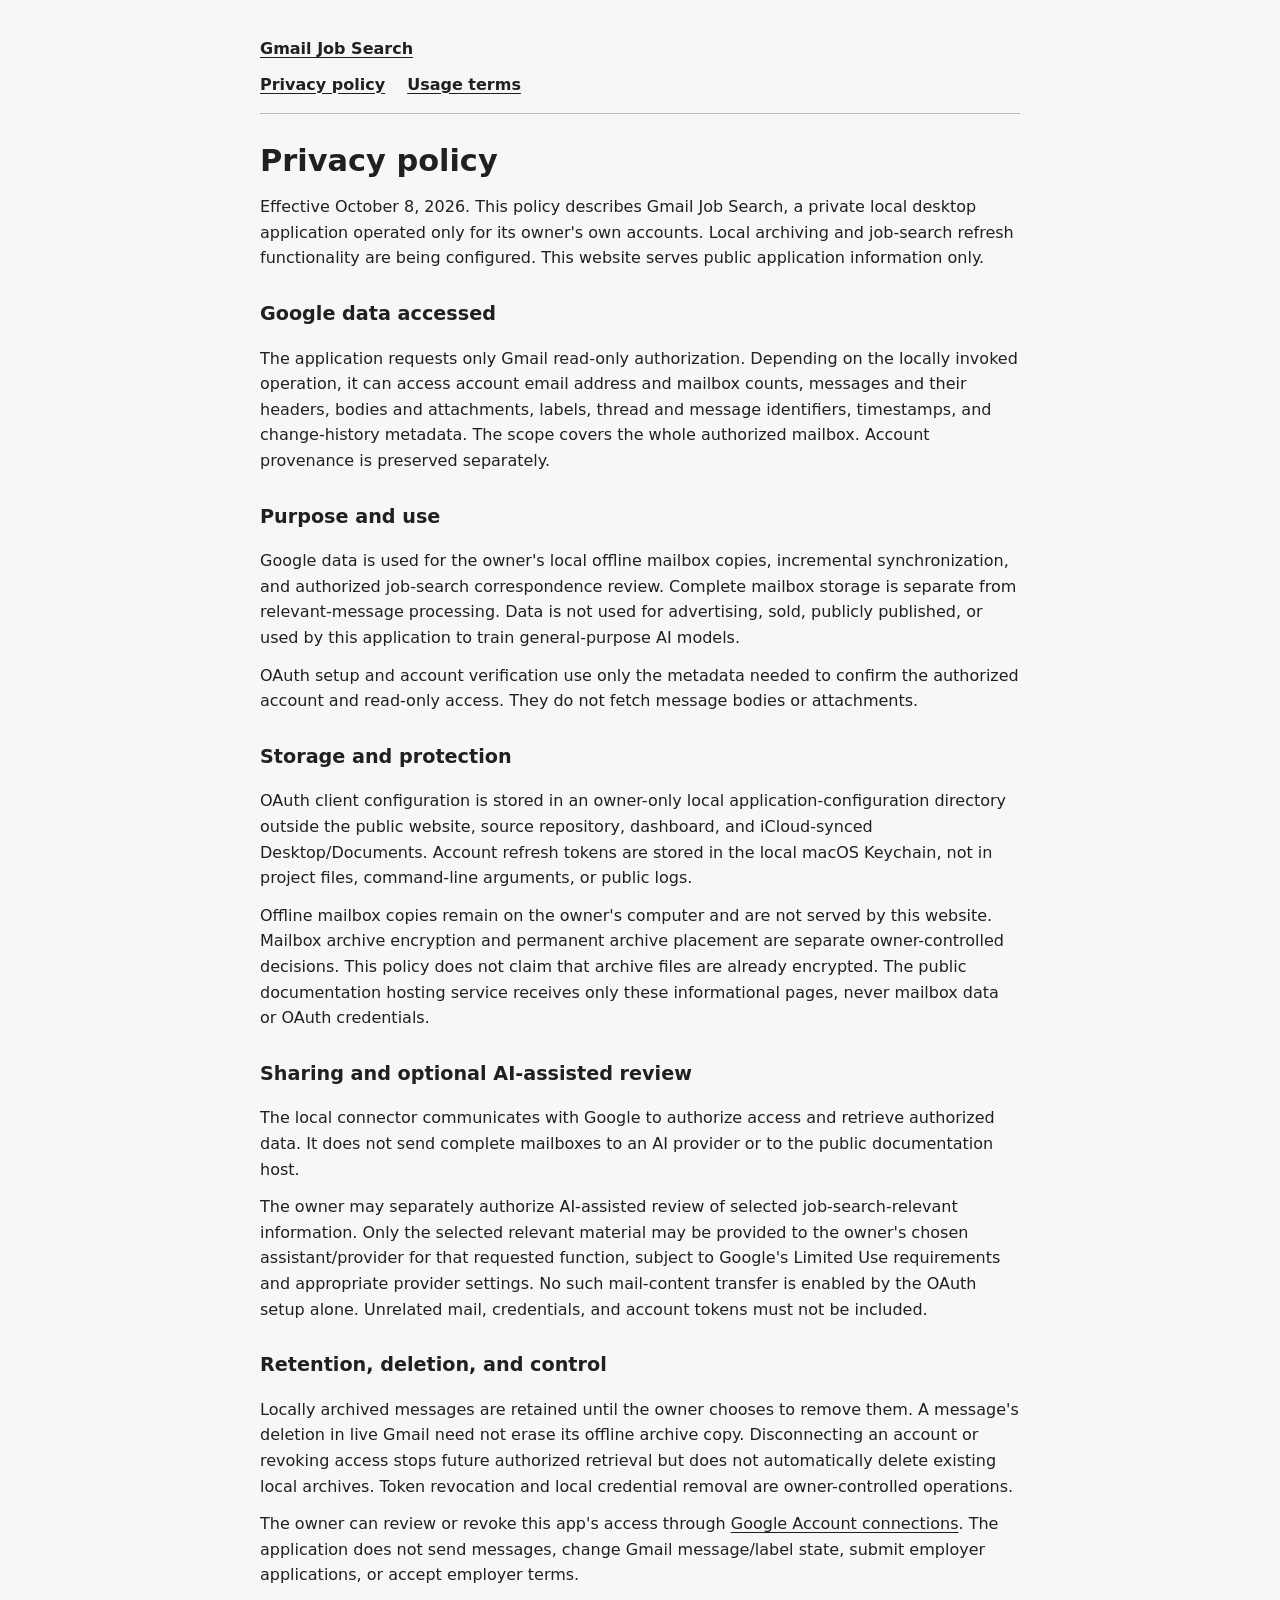
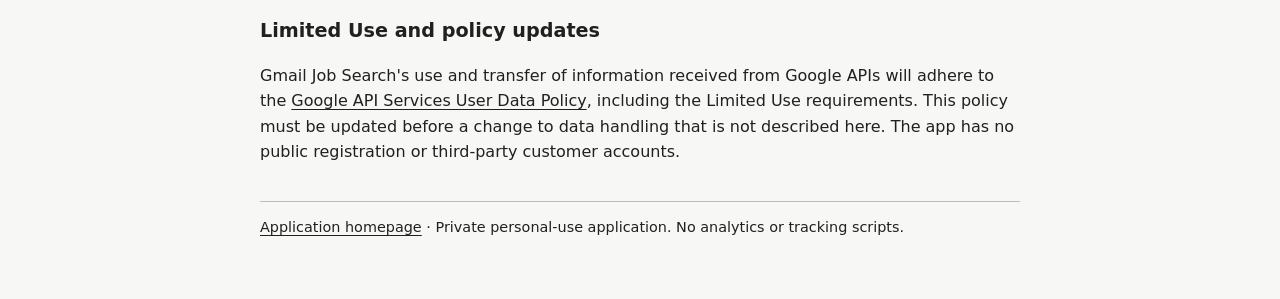
==== privacy.html @ dea4a656 "Add minimal OAuth application and privacy documentation" ====
<!doctype html>
<html lang="en">
<head><meta charset="utf-8"><meta name="viewport" content="width=device-width, initial-scale=1"><meta name="robots" content="noindex, nofollow"><title>Privacy policy — Gmail Job Search</title><link rel="stylesheet" href="styles.css"></head>
<body>
<header><a href="index.html">Gmail Job Search</a><nav aria-label="Site"><a href="privacy.html" aria-current="page">Privacy policy</a><a href="terms.html">Usage terms</a></nav></header>
<main>
<h1>Privacy policy</h1>
<p>Effective October 8, 2026. This policy describes Gmail Job Search, a private local desktop application operated only for its owner's own accounts. Local archiving and job-search refresh functionality are being configured. This website serves public application information only.</p>
<h2>Google data accessed</h2>
<p>The application requests only Gmail read-only authorization. Depending on the locally invoked operation, it can access account email address and mailbox counts, messages and their headers, bodies and attachments, labels, thread and message identifiers, timestamps, and change-history metadata. The scope covers the whole authorized mailbox. Account provenance is preserved separately.</p>
<h2>Purpose and use</h2>
<p>Google data is used for the owner's local offline mailbox copies, incremental synchronization, and authorized job-search correspondence review. Complete mailbox storage is separate from relevant-message processing. Data is not used for advertising, sold, publicly published, or used by this application to train general-purpose AI models.</p>
<p>OAuth setup and account verification use only the metadata needed to confirm the authorized account and read-only access. They do not fetch message bodies or attachments.</p>
<h2>Storage and protection</h2>
<p>OAuth client configuration is stored in an owner-only local application-configuration directory outside the public website, source repository, dashboard, and iCloud-synced Desktop/Documents. Account refresh tokens are stored in the local macOS Keychain, not in project files, command-line arguments, or public logs.</p>
<p>Offline mailbox copies remain on the owner's computer and are not served by this website. Mailbox archive encryption and permanent archive placement are separate owner-controlled decisions. This policy does not claim that archive files are already encrypted. The public documentation hosting service receives only these informational pages, never mailbox data or OAuth credentials.</p>
<h2>Sharing and optional AI-assisted review</h2>
<p>The local connector communicates with Google to authorize access and retrieve authorized data. It does not send complete mailboxes to an AI provider or to the public documentation host.</p>
<p>The owner may separately authorize AI-assisted review of selected job-search-relevant information. Only the selected relevant material may be provided to the owner's chosen assistant/provider for that requested function, subject to Google's Limited Use requirements and appropriate provider settings. No such mail-content transfer is enabled by the OAuth setup alone. Unrelated mail, credentials, and account tokens must not be included.</p>
<h2>Retention, deletion, and control</h2>
<p>Locally archived messages are retained until the owner chooses to remove them. A message's deletion in live Gmail need not erase its offline archive copy. Disconnecting an account or revoking access stops future authorized retrieval but does not automatically delete existing local archives. Token revocation and local credential removal are owner-controlled operations.</p>
<p>The owner can review or revoke this app's access through <a href="https://myaccount.google.com/connections">Google Account connections</a>. The application does not send messages, change Gmail message/label state, submit employer applications, or accept employer terms.</p>
<h2>Limited Use and policy updates</h2>
<p>Gmail Job Search's use and transfer of information received from Google APIs will adhere to the <a href="https://developers.google.com/terms/api-services-user-data-policy">Google API Services User Data Policy</a>, including the Limited Use requirements. This policy must be updated before a change to data handling that is not described here. The app has no public registration or third-party customer accounts.</p>
</main>
<footer><a href="index.html">Application homepage</a> · Private personal-use application. No analytics or tracking scripts.</footer>
</body></html>
---- styles.css ----
:root { color-scheme: light dark; font: 16px/1.6 system-ui, sans-serif; background: #f7f7f5; color: #202020; }
body { max-width: 760px; margin: 0 auto; padding: 36px 22px 60px; }
header { border-bottom: 1px solid #bbb; padding-bottom: 16px; margin-bottom: 28px; }
header a { font-weight: 650; }
nav { display: flex; gap: 22px; flex-wrap: wrap; margin-top: 10px; }
a { color: inherit; text-underline-offset: 3px; }
h1 { font-size: 1.9rem; line-height: 1.25; margin: 0 0 14px; }
h2 { font-size: 1.2rem; margin-top: 28px; }
p, ul { margin: 12px 0; }
.notice { padding: 14px 18px; border: 1px solid #aaa; border-radius: 6px; }
footer { border-top: 1px solid #bbb; margin-top: 36px; padding-top: 14px; font-size: .9rem; }
code { overflow-wrap: anywhere; }
@media (prefers-color-scheme: dark) { :root { background: #181818; color: #eee; } header, footer { border-color: #555; } .notice { border-color: #666; } }
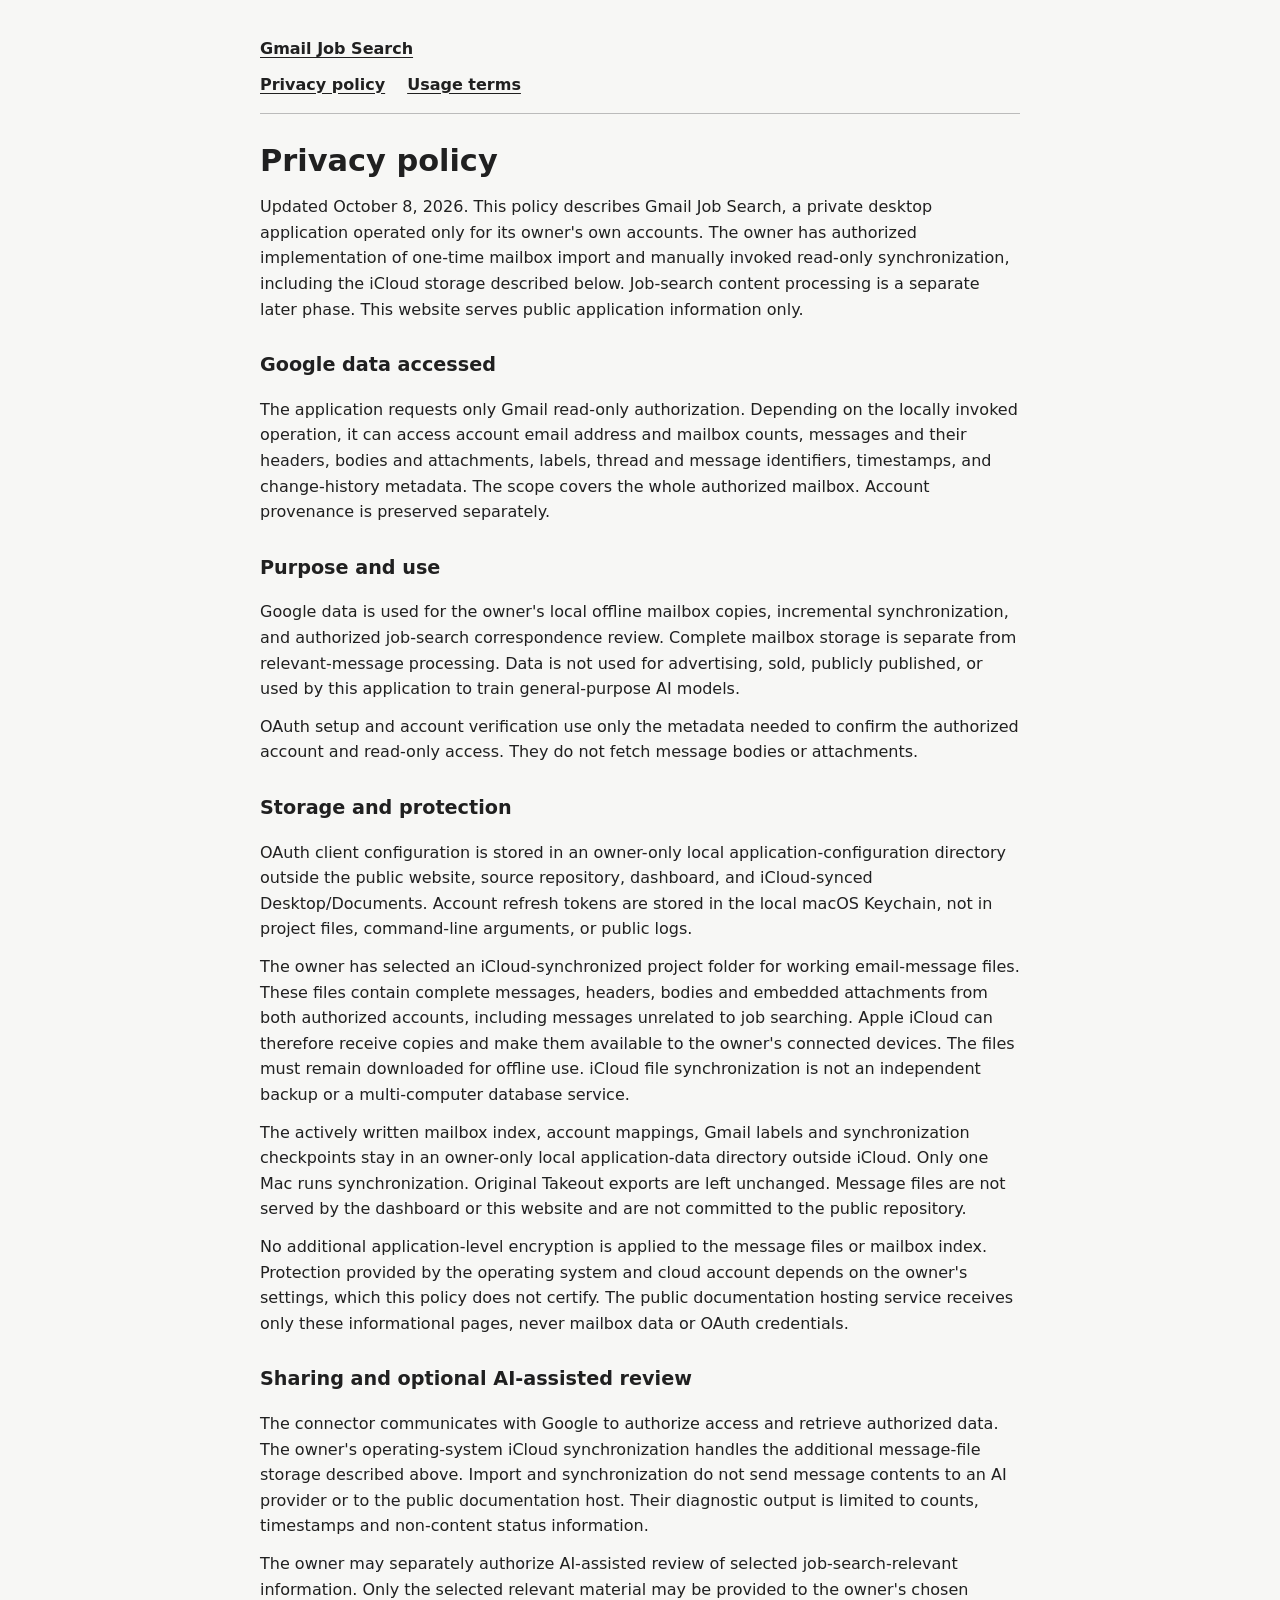
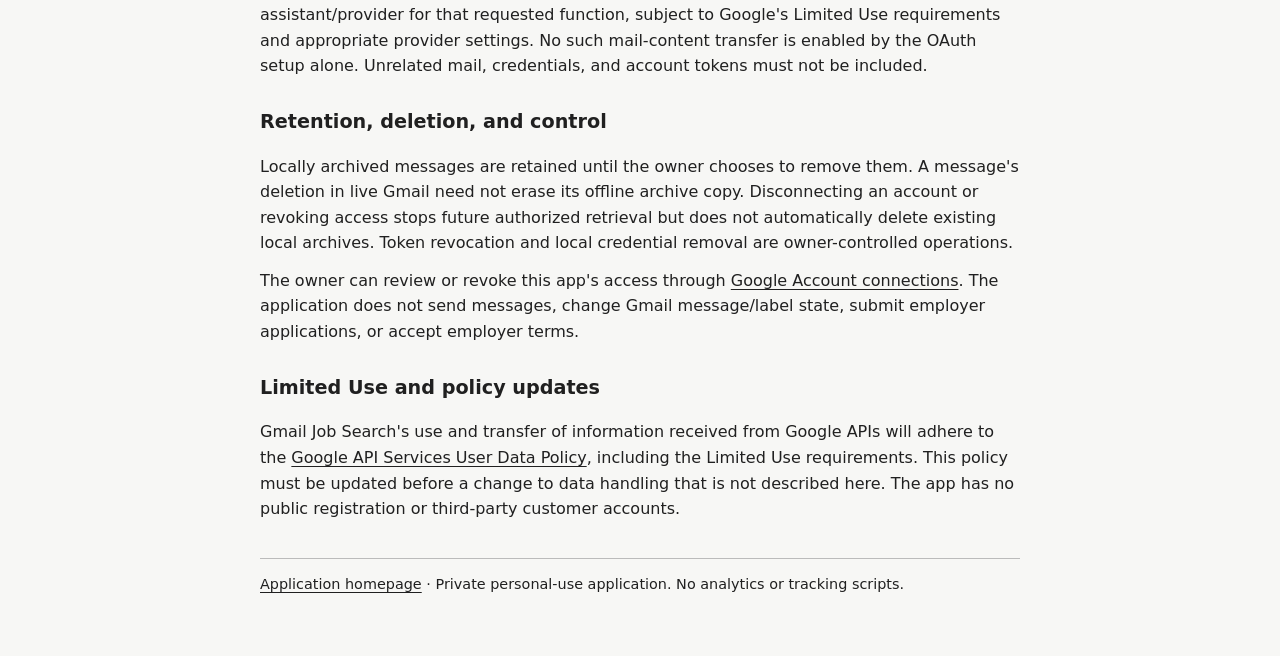
==== commit 44bc4963: "Disclose owner-selected iCloud message storage and local sync state" ====
--- a/privacy.html
+++ b/privacy.html
@@ -5,7 +5,7 @@
 <header><a href="index.html">Gmail Job Search</a><nav aria-label="Site"><a href="privacy.html" aria-current="page">Privacy policy</a><a href="terms.html">Usage terms</a></nav></header>
 <main>
 <h1>Privacy policy</h1>
-<p>Effective October 8, 2026. This policy describes Gmail Job Search, a private local desktop application operated only for its owner's own accounts. Local archiving and job-search refresh functionality are being configured. This website serves public application information only.</p>
+<p>Updated October 8, 2026. This policy describes Gmail Job Search, a private desktop application operated only for its owner's own accounts. The owner has authorized implementation of one-time mailbox import and manually invoked read-only synchronization, including the iCloud storage described below. Job-search content processing is a separate later phase. This website serves public application information only.</p>
 <h2>Google data accessed</h2>
 <p>The application requests only Gmail read-only authorization. Depending on the locally invoked operation, it can access account email address and mailbox counts, messages and their headers, bodies and attachments, labels, thread and message identifiers, timestamps, and change-history metadata. The scope covers the whole authorized mailbox. Account provenance is preserved separately.</p>
 <h2>Purpose and use</h2>
@@ -13,9 +13,11 @@
 <p>OAuth setup and account verification use only the metadata needed to confirm the authorized account and read-only access. They do not fetch message bodies or attachments.</p>
 <h2>Storage and protection</h2>
 <p>OAuth client configuration is stored in an owner-only local application-configuration directory outside the public website, source repository, dashboard, and iCloud-synced Desktop/Documents. Account refresh tokens are stored in the local macOS Keychain, not in project files, command-line arguments, or public logs.</p>
-<p>Offline mailbox copies remain on the owner's computer and are not served by this website. Mailbox archive encryption and permanent archive placement are separate owner-controlled decisions. This policy does not claim that archive files are already encrypted. The public documentation hosting service receives only these informational pages, never mailbox data or OAuth credentials.</p>
+<p>The owner has selected an iCloud-synchronized project folder for working email-message files. These files contain complete messages, headers, bodies and embedded attachments from both authorized accounts, including messages unrelated to job searching. Apple iCloud can therefore receive copies and make them available to the owner's connected devices. The files must remain downloaded for offline use. iCloud file synchronization is not an independent backup or a multi-computer database service.</p>
+<p>The actively written mailbox index, account mappings, Gmail labels and synchronization checkpoints stay in an owner-only local application-data directory outside iCloud. Only one Mac runs synchronization. Original Takeout exports are left unchanged. Message files are not served by the dashboard or this website and are not committed to the public repository.</p>
+<p>No additional application-level encryption is applied to the message files or mailbox index. Protection provided by the operating system and cloud account depends on the owner's settings, which this policy does not certify. The public documentation hosting service receives only these informational pages, never mailbox data or OAuth credentials.</p>
 <h2>Sharing and optional AI-assisted review</h2>
-<p>The local connector communicates with Google to authorize access and retrieve authorized data. It does not send complete mailboxes to an AI provider or to the public documentation host.</p>
+<p>The connector communicates with Google to authorize access and retrieve authorized data. The owner's operating-system iCloud synchronization handles the additional message-file storage described above. Import and synchronization do not send message contents to an AI provider or to the public documentation host. Their diagnostic output is limited to counts, timestamps and non-content status information.</p>
 <p>The owner may separately authorize AI-assisted review of selected job-search-relevant information. Only the selected relevant material may be provided to the owner's chosen assistant/provider for that requested function, subject to Google's Limited Use requirements and appropriate provider settings. No such mail-content transfer is enabled by the OAuth setup alone. Unrelated mail, credentials, and account tokens must not be included.</p>
 <h2>Retention, deletion, and control</h2>
 <p>Locally archived messages are retained until the owner chooses to remove them. A message's deletion in live Gmail need not erase its offline archive copy. Disconnecting an account or revoking access stops future authorized retrieval but does not automatically delete existing local archives. Token revocation and local credential removal are owner-controlled operations.</p>
